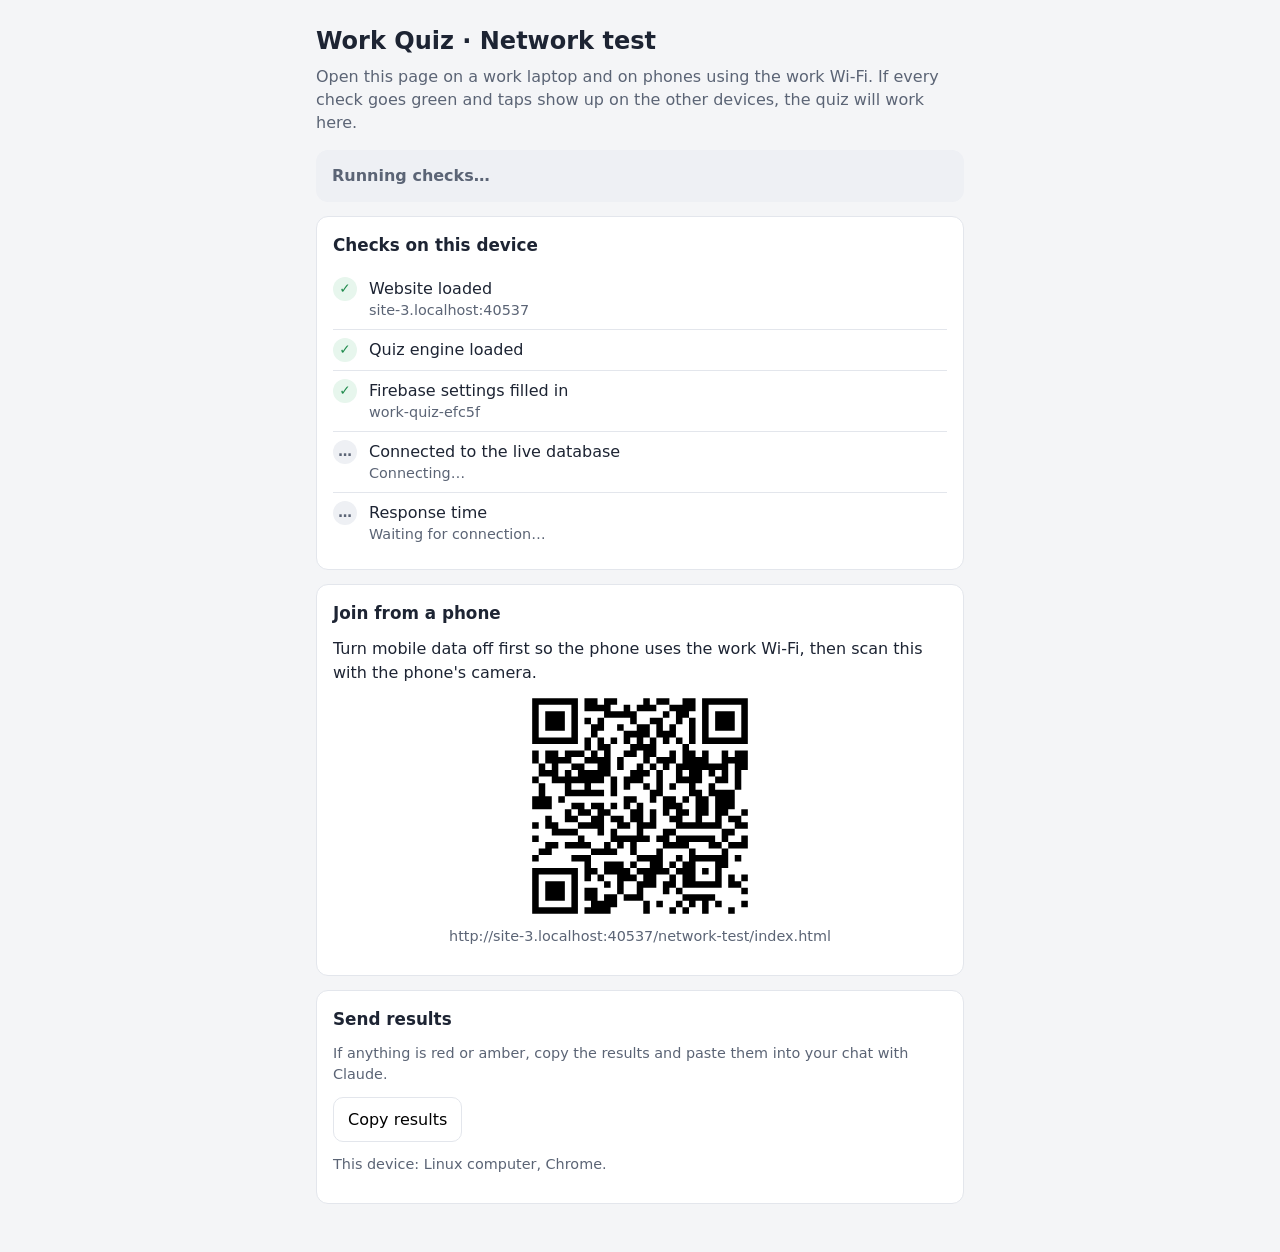
==== network-test/index.html @ 11b1f1ff "Add files via upload" ====
<!DOCTYPE html>
<html lang="en">
<head>
<meta charset="utf-8">
<meta name="viewport" content="width=device-width, initial-scale=1">
<title>Work Quiz – Network test</title>
<style>
  :root {
    --bg: #f4f5f7; --card: #ffffff; --ink: #1d2433; --muted: #5b6475; --line: #e3e6ec;
    --ok: #1f8a4c; --ok-bg: #e7f6ed; --warn: #a15c00; --warn-bg: #fff3e0;
    --fail: #c0362c; --fail-bg: #fdeceb; --accent: #3b4cca;
  }
  * { box-sizing: border-box; }
  body { margin: 0; background: var(--bg); color: var(--ink);
    font: 16px/1.45 system-ui, -apple-system, "Segoe UI", Roboto, sans-serif; }
  main { max-width: 680px; margin: 0 auto; padding: 20px 16px 48px; }
  h1 { font-size: 1.5rem; margin: 4px 0 6px; }
  h2 { font-size: 1.05rem; margin: 0 0 12px; }
  h3 { font-size: .95rem; margin: 18px 0 8px; color: var(--muted); font-weight: 600; }
  p { margin: 0 0 12px; }
  .lead { color: var(--muted); }
  .card { background: var(--card); border: 1px solid var(--line); border-radius: 12px;
    padding: 16px; margin-top: 14px; }
  .banner { border-radius: 12px; padding: 14px 16px; margin-top: 16px; font-weight: 600; }
  .banner.pending { background: #eef0f4; color: var(--muted); }
  .banner.ok { background: var(--ok-bg); color: var(--ok); }
  .banner.warn { background: var(--warn-bg); color: var(--warn); }
  .banner.fail { background: var(--fail-bg); color: var(--fail); }
  .checks { list-style: none; margin: 0; padding: 0; }
  .checks li { display: grid; grid-template-columns: 28px 1fr; column-gap: 8px;
    padding: 8px 0; border-top: 1px solid var(--line); }
  .checks li:first-child { border-top: 0; }
  .checks .icon { grid-row: span 2; width: 24px; height: 24px; border-radius: 50%;
    display: flex; align-items: center; justify-content: center; font-weight: 700;
    font-size: .85rem; background: #eef0f4; color: var(--muted); }
  .checks .icon::before { content: "○"; }
  .checks li.pending .icon::before { content: "…"; }
  .checks li.ok .icon { background: var(--ok-bg); color: var(--ok); }
  .checks li.ok .icon::before { content: "✓"; }
  .checks li.warn .icon { background: var(--warn-bg); color: var(--warn); }
  .checks li.warn .icon::before { content: "!"; }
  .checks li.fail .icon { background: var(--fail-bg); color: var(--fail); }
  .checks li.fail .icon::before { content: "✕"; }
  .checks .detail { color: var(--muted); font-size: .9rem; }
  .checks li.fail .detail { color: var(--fail); }
  label { display: block; font-weight: 600; margin-bottom: 12px; }
  input { display: block; width: 100%; margin-top: 6px; padding: 10px 12px; font: inherit;
    border: 1px solid var(--line); border-radius: 8px; }
  button { font: inherit; cursor: pointer; border-radius: 10px; border: 1px solid var(--line);
    background: #fff; padding: 10px 14px; }
  button.big { display: block; width: 100%; padding: 22px; font-size: 1.6rem; font-weight: 800;
    letter-spacing: .08em; background: var(--accent); color: #fff; border: 0; }
  button.big:active { transform: scale(.98); }
  button:disabled { opacity: .5; cursor: default; }
  ul.list { list-style: none; margin: 0; padding: 0; }
  ul.list li { padding: 7px 0; border-top: 1px solid var(--line); display: flex;
    justify-content: space-between; gap: 12px; }
  ul.list li:first-child { border-top: 0; }
  ul.list .sub { color: var(--muted); font-size: .9rem; white-space: nowrap; }
  ul.list li.empty { color: var(--muted); }
  ul.list li.fresh { animation: flash 1.2s ease-out; }
  @keyframes flash { from { background: #fff6c2; } to { background: transparent; } }
  #qr { display: flex; justify-content: center; margin: 4px 0 10px; }
  #qr svg { width: 220px; height: 220px; }
  .url { text-align: center; word-break: break-all; font-size: .9rem; color: var(--muted); }
  .row { display: flex; gap: 10px; flex-wrap: wrap; align-items: center; }
  .small { font-size: .9rem; color: var(--muted); }
  [hidden] { display: none !important; }
</style>
</head>
<body>
<main>
  <h1>Work Quiz · Network test</h1>
  <p class="lead">Open this page on a work laptop and on phones using the work Wi-Fi.
    If every check goes green and taps show up on the other devices, the quiz will work here.</p>

  <div id="banner" class="banner pending">Running checks…</div>

  <section class="card">
    <h2>Checks on this device</h2>
    <ul class="checks">
      <li id="c-page"><span class="icon"></span><span class="label">Website loaded</span><span class="detail"></span></li>
      <li id="c-lib"><span class="icon"></span><span class="label">Quiz engine loaded</span><span class="detail"></span></li>
      <li id="c-config"><span class="icon"></span><span class="label">Firebase settings filled in</span><span class="detail"></span></li>
      <li id="c-conn"><span class="icon"></span><span class="label">Connected to the live database</span><span class="detail"></span></li>
      <li id="c-speed"><span class="icon"></span><span class="label">Response time</span><span class="detail"></span></li>
    </ul>
  </section>

  <section class="card" id="live" hidden>
    <h2>Live test</h2>
    <p>Press TAP on one device and watch it appear on the others.</p>
    <label>Your name
      <input id="name" maxlength="24" autocomplete="off">
    </label>
    <button id="tap" class="big">TAP</button>
    <h3>Devices on this page right now (<span id="count">0</span>)</h3>
    <ul class="list" id="devices"><li class="empty">Waiting…</li></ul>
    <h3>Recent taps</h3>
    <ul class="list" id="taps"><li class="empty">No taps yet</li></ul>
  </section>

  <section class="card" id="share">
    <h2>Join from a phone</h2>
    <p>Turn mobile data off first so the phone uses the work Wi-Fi, then scan this with the phone's camera.</p>
    <div id="qr"></div>
    <p class="url" id="url"></p>
  </section>

  <section class="card">
    <h2>Send results</h2>
    <p class="small">If anything is red or amber, copy the results and paste them into your chat with Claude.</p>
    <div class="row">
      <button id="copy">Copy results</button>
      <span id="copied" class="small" hidden>Copied</span>
    </div>
    <p class="small" id="device" style="margin-top:12px"></p>
  </section>
</main>

<script src="firebase-config.js"></script>
<script src="quiz-lib.js"></script>
<script>
(function () {
  "use strict";

  var $ = function (id) { return document.getElementById(id); };
  var checks = {};       // id -> {state, detail}
  var labels = {
    "c-page": "Website loaded", "c-lib": "Quiz engine loaded",
    "c-config": "Firebase settings filled in", "c-conn": "Connected to the live database",
    "c-speed": "Response time"
  };

  function setCheck(id, state, detail) {
    checks[id] = { state: state, detail: detail || "" };
    var li = $(id);
    li.className = state;
    li.querySelector(".detail").textContent = detail || "";
    updateBanner();
  }

  var bannerOverride = null;
  function updateBanner() {
    var b = $("banner");
    var ids = Object.keys(labels);
    var states = ids.map(function (id) { return checks[id] ? checks[id].state : "todo"; });
    var cls, text;
    if (bannerOverride) { cls = bannerOverride.cls; text = bannerOverride.text; }
    else if (states.indexOf("fail") >= 0) {
      cls = "fail"; text = "Something isn't working on this device. See the red line below.";
    } else if (states.every(function (s) { return s === "ok"; })) {
      cls = "ok"; text = "✓ Everything works on this device. Now try the live test with another device.";
    } else if (states.every(function (s) { return s === "ok" || s === "warn"; })) {
      cls = "warn"; text = "This device works, but see the amber line below.";
    } else { cls = "pending"; text = "Running checks…"; }
    b.className = "banner " + cls;
    b.textContent = text;
  }

  function store(key, value) {
    try { if (value === undefined) return localStorage.getItem(key); localStorage.setItem(key, value); }
    catch (e) { return null; }
  }

  // ---------- Device details ----------
  function guessDevice() {
    var ua = navigator.userAgent;
    if (/iPhone/.test(ua)) return "iPhone";
    if (/iPad/.test(ua)) return "iPad";
    if (/Android/.test(ua)) return /Mobile/.test(ua) ? "Android phone" : "Android tablet";
    if (/CrOS/.test(ua)) return "Chromebook";
    if (/Windows/.test(ua)) return "Windows laptop";
    if (/Macintosh/.test(ua)) return navigator.maxTouchPoints > 1 ? "iPad" : "Mac";
    if (/Linux/.test(ua)) return "Linux computer";
    return "Device";
  }
  function guessBrowser() {
    var ua = navigator.userAgent;
    if (/Edg\//.test(ua)) return "Edge";
    if (/SamsungBrowser/.test(ua)) return "Samsung Internet";
    if (/Firefox|FxiOS/.test(ua)) return "Firefox";
    if (/Chrome|CriOS/.test(ua)) return "Chrome";
    if (/Safari/.test(ua)) return "Safari";
    return "Browser";
  }
  var deviceType = guessDevice();
  var browser = guessBrowser();
  $("device").textContent = "This device: " + deviceType + ", " + browser + ".";

  // ---------- Page + QR ----------
  var pageUrl = location.href.split("#")[0].split("?")[0];
  var online = /^https?:/.test(location.protocol);
  setCheck("c-page", "ok", online ? location.host : "Opened from a file on this computer");
  $("url").textContent = online ? pageUrl : "The QR code appears once this page is on GitHub Pages.";

  function drawQr() {
    if (!online || !window.QuizLib || !window.QuizLib.qrcode) return;
    try {
      var qr = window.QuizLib.qrcode(0, "M");
      qr.addData(pageUrl);
      qr.make();
      $("qr").innerHTML = qr.createSvgTag({ cellSize: 6, margin: 2, scalable: true });
    } catch (e) { $("qr").textContent = "Couldn't draw the QR code."; }
  }

  // ---------- Copy results ----------
  $("copy").addEventListener("click", function () {
    var lines = ["Work Quiz network test", new Date().toString(), "Page: " + pageUrl,
      "Device: " + deviceType + ", " + browser, "User agent: " + navigator.userAgent, ""];
    Object.keys(labels).forEach(function (id) {
      var c = checks[id] || { state: "not run", detail: "" };
      lines.push(labels[id] + ": " + c.state.toUpperCase() + (c.detail ? " – " + c.detail : ""));
    });
    if (lastError) lines.push("", "Last error: " + lastError);
    var text = lines.join("\n");
    function done() { $("copied").hidden = false; setTimeout(function () { $("copied").hidden = true; }, 2000); }
    if (navigator.clipboard && window.isSecureContext) {
      navigator.clipboard.writeText(text).then(done, function () { fallbackCopy(text); done(); });
    } else { fallbackCopy(text); done(); }
  });
  function fallbackCopy(text) {
    var ta = document.createElement("textarea");
    ta.value = text; document.body.appendChild(ta); ta.select();
    try { document.execCommand("copy"); } catch (e) {}
    document.body.removeChild(ta);
  }

  var lastError = "";
  function explain(e) {
    var msg = (e && (e.code || e.message)) || String(e);
    lastError = (e && e.message) || msg;
    if (/permission/i.test(msg)) return "Permission denied. The database rules from setup step 3 aren't in place yet.";
    return msg;
  }

  // ---------- Library ----------
  if (!window.QuizLib) {
    setCheck("c-lib", "fail", "quiz-lib.js didn't load. Check it was uploaded with the other files.");
    return stop();
  }
  setCheck("c-lib", "ok", "");
  drawQr();

  // ---------- Config ----------
  var cfg = window.FIREBASE_CONFIG;
  function filled(v) { return typeof v === "string" && v.length > 0 && v.indexOf("PASTE") !== 0; }
  if (!cfg) {
    setCheck("c-config", "fail", "firebase-config.js is missing or didn't load.");
    return stop();
  }
  if (!filled(cfg.apiKey) || !filled(cfg.projectId) || !filled(cfg.databaseURL)) {
    setCheck("c-config", "fail", "The Firebase settings haven't been filled in yet.");
    return stop();
  }
  setCheck("c-config", "ok", cfg.projectId);

  function stop() {
    ["c-lib", "c-config", "c-conn", "c-speed"].forEach(function (id) {
      if (!checks[id]) setCheck(id, "todo", "Not run");
    });
    if (window.QuizLib) drawQr();
  }

  // ---------- Connect ----------
  var L = window.QuizLib, db;
  try {
    var app = L.initializeApp(cfg);
    db = L.getDatabase(app);
  } catch (e) {
    setCheck("c-conn", "fail", "Couldn't start: " + explain(e) + " (check the database address in firebase-config.js).");
    return stop();
  }

  var myId = Math.random().toString(36).slice(2, 10);
  var serverOffset = 0;
  var connected = false, everConnected = false, liveStarted = false;
  var t0 = performance.now();
  setCheck("c-conn", "pending", "Connecting…");
  setCheck("c-speed", "pending", "Waiting for connection…");

  var connTimer = setTimeout(function () {
    if (!everConnected) {
      setCheck("c-conn", "fail", "No connection after 15 seconds. The network may be blocking the live connection.");
      setCheck("c-speed", "todo", "Not run");
    }
  }, 15000);

  L.onValue(L.ref(db, ".info/serverTimeOffset"), function (snap) { serverOffset = snap.val() || 0; });

  var presRef = L.ref(db, "nettest/presence/" + myId);

  L.onValue(L.ref(db, ".info/connected"), function (snap) {
    if (snap.val() === true) {
      connected = true;
      if (!everConnected) {
        everConnected = true;
        clearTimeout(connTimer);
        setCheck("c-conn", "ok", "Connected in " + Math.round(performance.now() - t0) + " ms");
        runSpeedTest();
      } else {
        setCheck("c-conn", "ok", "Reconnected");
      }
      // Re-register presence every time we (re)connect.
      L.onDisconnect(presRef).remove().then(writePresence).catch(function (e) {
        setCheck("c-conn", "fail", explain(e));
      });
    } else if (everConnected && connected) {
      connected = false;
      setCheck("c-conn", "warn", "Connection dropped – trying again…");
    }
  });

  // ---------- Speed ----------
  function runSpeedTest() {
    setCheck("c-speed", "pending", "Measuring…");
    var pingRef = L.ref(db, "nettest/ping/" + myId);
    var times = [], i = 0;
    function next() {
      if (i >= 5) {
        L.remove(pingRef).catch(function () {});
        times.sort(function (a, b) { return a - b; });
        var med = Math.round(times[2]);
        if (med < 400) setCheck("c-speed", "ok", med + " ms – fast");
        else if (med < 1000) setCheck("c-speed", "warn", med + " ms – a little slow, but the quiz will work");
        else setCheck("c-speed", "warn", med + " ms – slow, so answers may lag");
        startLive();
        return;
      }
      var s = performance.now();
      L.set(pingRef, { n: i, at: L.serverTimestamp() }).then(function () {
        times.push(performance.now() - s); i++; next();
      }).catch(function (e) {
        setCheck("c-speed", "fail", explain(e));
      });
    }
    next();
  }

  // ---------- Live test ----------
  var nameInput = $("name");
  nameInput.value = store("wq-nettest-name") || deviceType;

  function myName() { return (nameInput.value || "").trim().slice(0, 24) || deviceType; }

  function writePresence() {
    return L.set(presRef, { name: myName(), device: deviceType, browser: browser, joined: L.serverTimestamp() })
      .catch(function (e) { setCheck("c-conn", "fail", explain(e)); });
  }

  nameInput.addEventListener("change", function () {
    store("wq-nettest-name", myName());
    if (connected) writePresence();
  });

  function startLive() {
    if (liveStarted) return;
    liveStarted = true;
    $("live").hidden = false;

    L.onValue(L.ref(db, "nettest/presence"), function (snap) {
      var list = [];
      snap.forEach(function (child) { var v = child.val() || {}; v.id = child.key; list.push(v); });
      list.sort(function (a, b) { return (a.joined || 0) - (b.joined || 0); });
      $("count").textContent = list.length;
      var ul = $("devices");
      ul.innerHTML = "";
      if (!list.length) { ul.innerHTML = '<li class="empty">Nobody yet</li>'; return; }
      list.forEach(function (d) {
        var li = document.createElement("li");
        var left = document.createElement("span");
        left.textContent = (d.name || "Someone") + (d.id === myId ? " (you)" : "");
        var right = document.createElement("span");
        right.className = "sub";
        right.textContent = [d.device, d.browser].filter(Boolean).join(", ");
        li.appendChild(left); li.appendChild(right);
        ul.appendChild(li);
      });
    });

    var seen = {}, firstLoad = true;
    L.onValue(L.query(L.ref(db, "nettest/taps"), L.limitToLast(8)), function (snap) {
      var items = [];
      snap.forEach(function (child) { var v = child.val() || {}; v.key = child.key; items.push(v); });
      items.reverse();
      var ul = $("taps");
      ul.innerHTML = "";
      if (!items.length) { ul.innerHTML = '<li class="empty">No taps yet</li>'; }
      var nowServer = Date.now() + serverOffset;
      items.forEach(function (t) {
        if (!(t.key in seen)) {
          seen[t.key] = firstLoad ? null : (t.by === myId ? "you" : Math.max(0, Math.round(nowServer - (t.at || nowServer))));
        }
        var li = document.createElement("li");
        var left = document.createElement("span");
        left.textContent = (t.name || "Someone") + " tapped";
        var right = document.createElement("span");
        right.className = "sub";
        var s = seen[t.key];
        right.textContent = s === null ? "earlier" : s === "you" ? "from this device" : "arrived after ~" + s + " ms";
        li.appendChild(left); li.appendChild(right);
        ul.appendChild(li);
      });
      // Flash the newest item if it arrived just now.
      if (!firstLoad && ul.firstChild && items.length) ul.firstChild.classList.add("fresh");
      firstLoad = false;
    });

    $("tap").addEventListener("click", function () {
      var btn = $("tap");
      btn.disabled = true;
      L.push(L.ref(db, "nettest/taps"), { name: myName(), device: deviceType, by: myId, at: L.serverTimestamp() })
        .catch(function (e) { setCheck("c-conn", "fail", explain(e)); })
        .then(function () { setTimeout(function () { btn.disabled = false; }, 400); });
    });
  }
})();
</script>
</body>
</html>
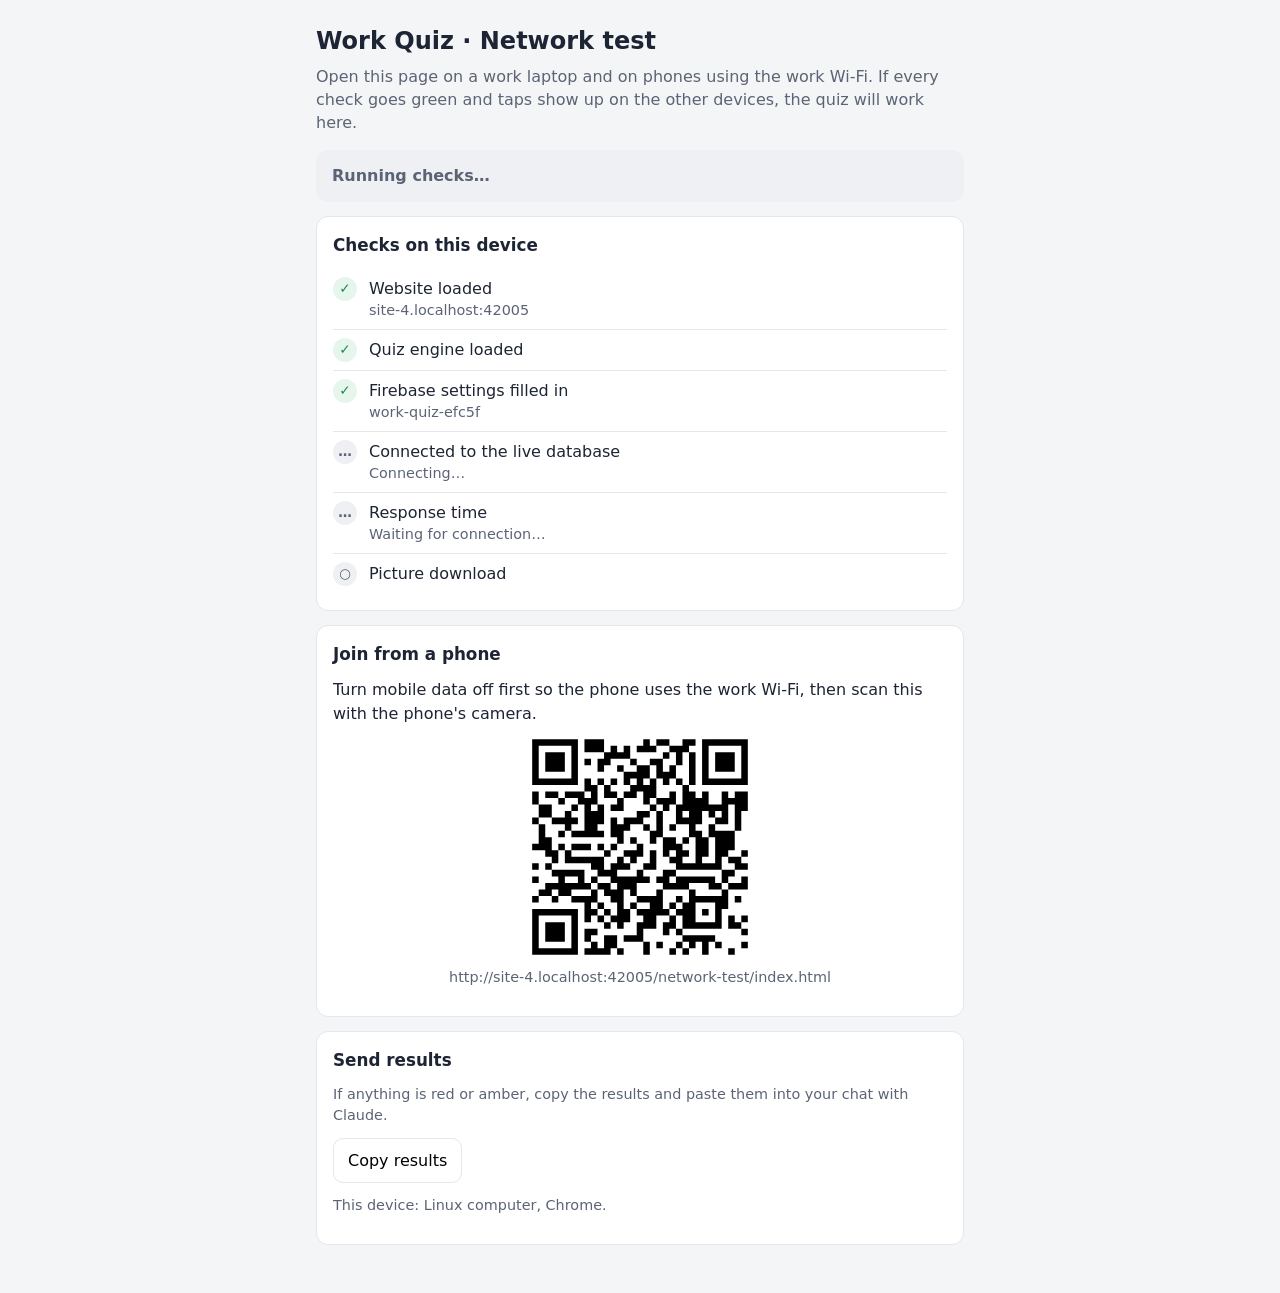
==== commit 28bba0fe: "Add files via upload" ====
--- a/network-test/index.html
+++ b/network-test/index.html
@@ -84,6 +84,7 @@
       <li id="c-config"><span class="icon"></span><span class="label">Firebase settings filled in</span><span class="detail"></span></li>
       <li id="c-conn"><span class="icon"></span><span class="label">Connected to the live database</span><span class="detail"></span></li>
       <li id="c-speed"><span class="icon"></span><span class="label">Response time</span><span class="detail"></span></li>
+      <li id="c-pic"><span class="icon"></span><span class="label">Picture download</span><span class="detail"></span></li>
     </ul>
   </section>
 
@@ -129,7 +130,7 @@
   var labels = {
     "c-page": "Website loaded", "c-lib": "Quiz engine loaded",
     "c-config": "Firebase settings filled in", "c-conn": "Connected to the live database",
-    "c-speed": "Response time"
+    "c-speed": "Response time", "c-pic": "Picture download"
   };
 
   function setCheck(id, state, detail) {
@@ -256,7 +257,7 @@
   setCheck("c-config", "ok", cfg.projectId);
 
   function stop() {
-    ["c-lib", "c-config", "c-conn", "c-speed"].forEach(function (id) {
+    ["c-lib", "c-config", "c-conn", "c-speed", "c-pic"].forEach(function (id) {
       if (!checks[id]) setCheck(id, "todo", "Not run");
     });
     if (window.QuizLib) drawQr();
@@ -324,6 +325,7 @@
         if (med < 400) setCheck("c-speed", "ok", med + " ms – fast");
         else if (med < 1000) setCheck("c-speed", "warn", med + " ms – a little slow, but the quiz will work");
         else setCheck("c-speed", "warn", med + " ms – slow, so answers may lag");
+        runPicTest();
         startLive();
         return;
       }
@@ -335,6 +337,31 @@
       });
     }
     next();
+  }
+
+  // ---------- Picture download ----------
+  // Quiz pictures are sent through the database, about 200 KB each. This times a download of that size.
+  function runPicTest() {
+    setCheck("c-pic", "pending", "Downloading a test picture…");
+    var picRef = L.ref(db, "nettest/pic");
+    var t;
+    L.get(picRef).then(function (snap) {
+      var v = snap.val();
+      if (v && typeof v.data === "string" && v.data.length >= 250000) return;
+      var abc = "ABCDEFGHIJKLMNOPQRSTUVWXYZabcdefghijklmnopqrstuvwxyz0123456789+/", s = [];
+      for (var i = 0; i < 270000; i++) s.push(abc.charAt(Math.floor(Math.random() * 64)));
+      return L.set(picRef, { data: s.join(""), at: L.serverTimestamp() });
+    }).then(function () {
+      t = performance.now();
+      return L.get(picRef);
+    }).then(function (snap) {
+      var v = snap.val(), secs = (performance.now() - t) / 1000;
+      if (!v || typeof v.data !== "string") return setCheck("c-pic", "fail", "The test picture didn't arrive.");
+      var txt = secs.toFixed(1) + " s for a picture-sized download";
+      if (secs < 2) setCheck("c-pic", "ok", txt + " – fine");
+      else if (secs < 5) setCheck("c-pic", "warn", txt + " – pictures will take a few seconds to appear");
+      else setCheck("c-pic", "warn", txt + " – slow, so pictures may still be loading when a question starts");
+    }).catch(function (e) { setCheck("c-pic", "fail", explain(e)); });
   }
 
   // ---------- Live test ----------
